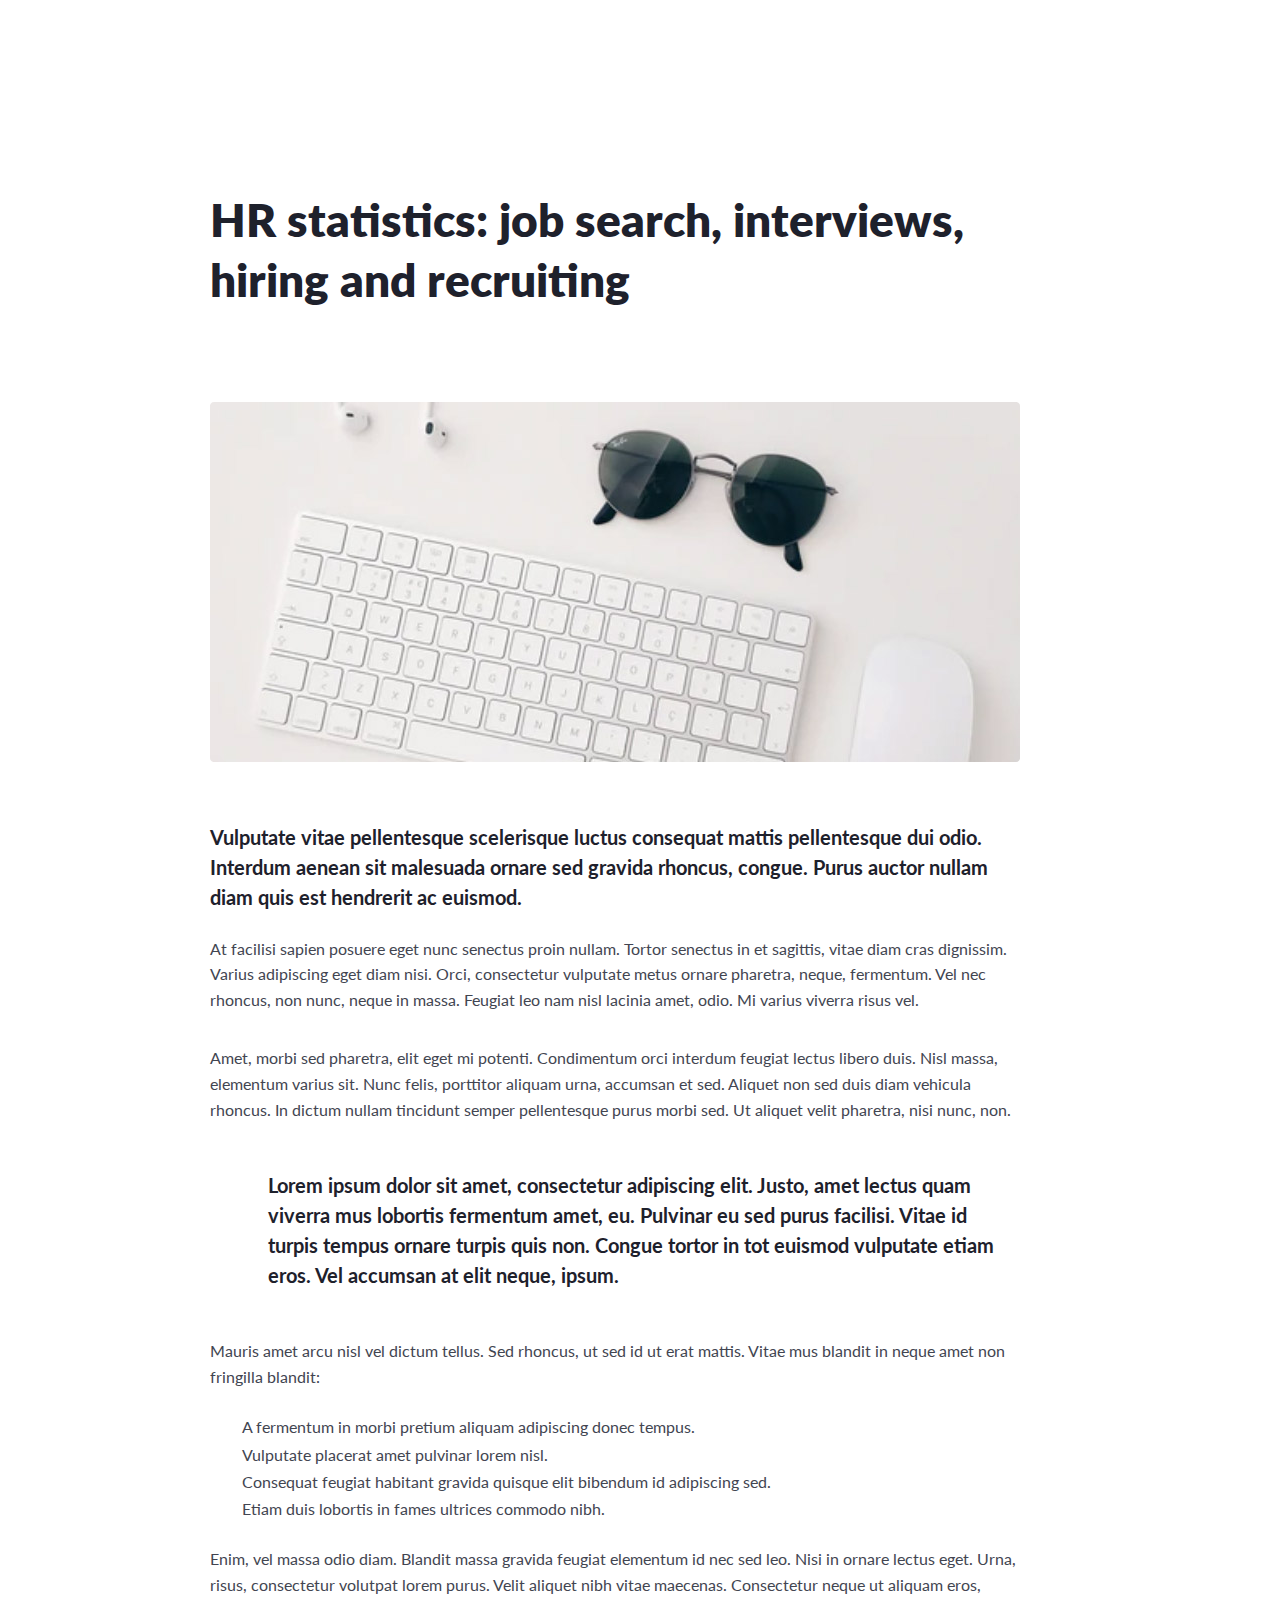
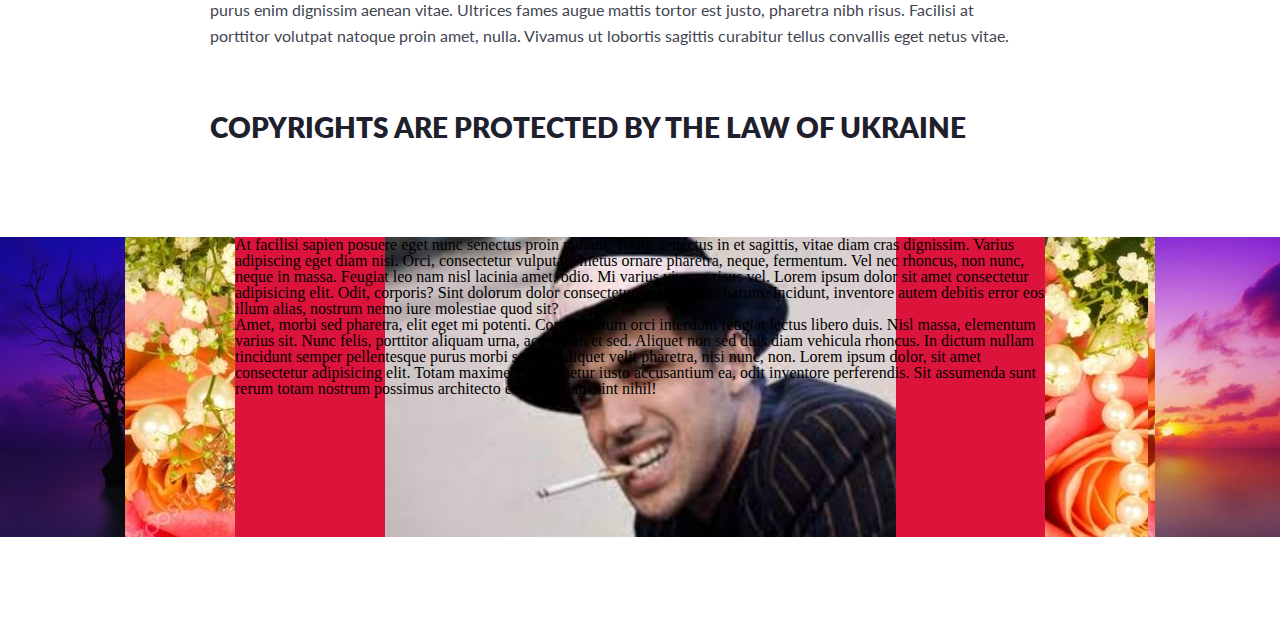
==== lesson_7/index.html @ 9272f28b "Add files via upload" ====
<!DOCTYPE html>
<html lang="en">

<head>
   <meta charset="UTF-8">
   <meta http-equiv="X-UA-Compatible" content="IE=edge">
   <meta name="viewport" content="width=device-width, initial-scale=1.0">

   <link rel="stylesheet" href="css/reset.css">
   <link rel="stylesheet" href="css/style.css">

   <title>Document</title>

</head>

<body>

   <header>
      <div class="title">
         <div class="title_containerall">
            <div class="title_container1">
               HR statistics: job search, interviews, hiring and recruiting
            </div>
         </div>
      </div>

   </header>

   <main>
      <div class="content">

         <div class="content_containerall">

            <div class="content_container_img">
               <img src="img/lesson_7.png" alt="glasses near the keyboard">
            </div>

            <div class="content_container_text1">
               <p>
                  Vulputate vitae pellentesque scelerisque luctus consequat mattis pellentesque dui odio. Interdum
                  aenean
                  sit malesuada ornare sed gravida rhoncus, congue. Purus auctor nullam diam quis est hendrerit ac
                  euismod.
               </p>
            </div>
            <div class="content_container_text2">

               <p class="paragraph1">
                  At facilisi sapien posuere eget nunc senectus proin nullam. Tortor senectus in et sagittis, vitae diam
                  cras dignissim. Varius adipiscing eget diam nisi. Orci, consectetur vulputate metus ornare pharetra,
                  neque, fermentum. Vel nec rhoncus, non nunc, neque in massa. Feugiat leo nam nisl lacinia amet, odio.
                  Mi
                  varius viverra risus vel.

               </p>
               <p class="paragraph2">
                  Amet, morbi sed pharetra, elit eget mi potenti. Condimentum orci interdum feugiat lectus libero duis.
                  Nisl massa, elementum varius sit. Nunc felis, porttitor aliquam urna, accumsan et sed. Aliquet non sed
                  duis diam vehicula rhoncus. In dictum nullam tincidunt semper pellentesque purus morbi sed. Ut aliquet
                  velit pharetra, nisi nunc, non.
               </p>
            </div>
            <div class="content_container_text3">
               <p>
                  Lorem ipsum dolor sit amet, consectetur adipiscing elit. Justo, amet lectus quam viverra mus lobortis
                  fermentum amet, eu. Pulvinar eu sed purus facilisi. Vitae id turpis tempus ornare turpis quis non.
                  Congue
                  tortor in tot euismod vulputate etiam eros. Vel accumsan at elit neque, ipsum.
               </p>
            </div>

            <div class="content_container_text4">
               <p>
                  Mauris amet arcu nisl vel dictum tellus. Sed rhoncus, ut sed id ut erat mattis. Vitae mus blandit in
                  neque amet non fringilla blandit:
               </p>
            </div>

            <div class="content_container_text5">
               <ul>
                  <li>
                     A fermentum in morbi pretium aliquam adipiscing donec tempus.
                  </li>
                  <li>
                     Vulputate placerat amet pulvinar lorem nisl.
                  </li>
                  <li>
                     Consequat feugiat habitant gravida quisque elit bibendum id adipiscing sed.
                  </li>
                  <li>
                     Etiam duis lobortis in fames ultrices commodo nibh.
                  </li>
               </ul>
            </div>

            <div class="content_container_text6">
               <p>
                  Enim, vel massa odio diam. Blandit massa gravida feugiat elementum id nec sed leo. Nisi in ornare
                  lectus
                  eget. Urna, risus, consectetur volutpat lorem purus. Velit aliquet nibh vitae maecenas. Consectetur
                  neque
                  ut aliquam eros, purus enim dignissim aenean vitae. Ultrices fames augue mattis tortor est justo,
                  pharetra nibh risus. Facilisi at porttitor volutpat natoque proin amet, nulla. Vivamus ut lobortis
                  sagittis curabitur tellus convallis eget netus vitae.
               </p>
            </div>
         </div>
      </div>

   </main>

   <footer>
      <div class="footer">
         <div class="footer_container">
            <p>copyrights are protected by the law of ukraine</p>
         </div>
      </div>
   </footer>





   <div class="workout">

      <div class="workout_containerall">


         <div class="workout_container_text1">

            <p class="paragh1">
               At facilisi sapien posuere eget nunc senectus proin nullam. Tortor senectus in et sagittis, vitae diam
               cras dignissim. Varius adipiscing eget diam nisi. Orci, consectetur vulputate metus ornare pharetra,
               neque, fermentum. Vel nec rhoncus, non nunc, neque in massa. Feugiat leo nam nisl lacinia amet, odio.
               Mi
               varius viverra risus vel.
               Lorem ipsum dolor sit amet consectetur adipisicing elit. Odit, corporis? Sint dolorum dolor consectetur
               voluptatibus harum. Incidunt, inventore autem debitis error eos illum alias, nostrum nemo iure molestiae
               quod sit?
            </p>
            <p class="parag2">
               Amet, morbi sed pharetra, elit eget mi potenti. Condimentum orci interdum feugiat lectus libero duis.
               Nisl massa, elementum varius sit. Nunc felis, porttitor aliquam urna, accumsan et sed. Aliquet non sed
               duis diam vehicula rhoncus. In dictum nullam tincidunt semper pellentesque purus morbi sed. Ut aliquet
               velit pharetra, nisi nunc, non.
               Lorem ipsum dolor, sit amet consectetur adipisicing elit. Totam maxime enim tenetur iusto accusantium ea,
               odit inventore perferendis. Sit assumenda sunt rerum totam nostrum possimus architecto esse, aperiam sint
               nihil!
            </p>
         </div>
      </div>
   </div>

</body>

</html>
---- lesson_7/css/style.css ----
@font-face{
   font-family: "Lato";
   src: url("../fonts/Lato-Black.woff2") format("woff2"), url("../fonts/Lato-Black.woff") format("woff");
font-display: swap;
font-weight: 900;
font-style: normal;

}

@font-face{
   font-family: "Lato";
   src: url("../fonts/Lato-Bold.woff2") format("woff2"), url("../fonts/Lato-Bold.woff") format("woff");
font-display: swap;
font-weight: 700;
font-style: normal;

}

@font-face{
   font-family: "Lato";
   src: url("../fonts/Lato-Regular.woff2") format("woff2"), url("../fonts/Lato-Regular.woff") format("woff");
font-display: swap;
font-weight: 400;
font-style: normal;

}

.title_containerall{
max-width: 1230px;

}
.title_container1{
font-family:"Lato";
font-weight: 900;
font-size: 46px;
font-style: normal;
line-height: 130%;
max-width: 810px;
text-align: left;
color: #1E212C;
margin: 0 auto;
margin-bottom: 92px;
margin-top: 190px;
box-sizing: border-box;
}

.content_containerall{
   max-width: 1230px;
}
.content_container_img{
   max-width: 810px;
   margin: 0 auto;
   border-radius: 4px;
   box-sizing: border-box;
   margin-bottom: 60px;
}

.content_container_text1{
font-family:"Lato";
font-weight: 700;
font-size: 20px;
font-style: normal;
line-height: 150%;
max-width: 810px;
box-sizing: border-box;
text-align: left;
color: #1E212C;
margin: 0 auto;
margin-bottom: 24px;
}

.content_container_text2{
font-family:"Lato";
font-weight: 400;
font-size: 16px;
font-style: normal;
line-height: 160%;
max-width: 810px;
box-sizing: border-box;
text-align: left;
color: #424551;
margin: 0 auto;
margin-bottom: 48px;
}
.paragraph1{
   margin-bottom: 33px;
}

.content_container_text3{
font-family:"Lato";
font-weight: 700;
font-size: 20px;
font-style: normal;
line-height: 150%;
max-width: 810px;
box-sizing: border-box;
padding-left: 58px;
text-align: left;
color:#1E212C;
margin: 0 auto;
margin-bottom: 48px;
}

.content_container_text4{
font-family:"Lato";
font-weight: 400;
font-size: 16px;
font-style: normal;
line-height: 160%;
max-width: 810px;
box-sizing: border-box;
text-align: left;
color: #424551;
margin: 0 auto;
margin-bottom: 24px;
}

.content_container_text5{
font-family:"Lato";
font-weight: 400;
font-size: 16px;
font-style: normal;
line-height: 170%;
max-width: 810px;
box-sizing: border-box;
text-align: left;
text-indent: 32px;
color: #424551;
margin: 0 auto;
margin-bottom: 24px;
}

.content_container_text6{
   font-family:"Lato";
   font-weight: 400;
   font-size: 16px;
   font-style: normal;
   line-height: 160%;
   max-width: 810px;
   box-sizing: border-box;
   text-align: left;
   color: #424551;
   margin: 0 auto;
   margin-bottom: 60px;
}

.footer{
max-width: 1230px;
}

.footer_container{
font-family:"Lato";
font-weight: 900;
font-size: 28px;
font-style: normal;
line-height: 130%;
max-width: 810px;
text-align: left;
color: #1E212C;
margin: 0 auto;
margin-bottom: 92px;
box-sizing: border-box;
text-transform: uppercase;
}








.workout{
   background: coral url(../img/lesson_7_1.jpg);
   margin-bottom: 100px;
}
.workout_containerall{
   background: darkblue url(../img/lesson_7_2.jpg);
   max-width: 1030px;
   margin: 0 auto;
   
}

.workout_container_text1{
   background: crimson url(../img/lesson_7_3.jpg) center /contain no-repeat;
   max-width: 810px;
   margin: 0 auto;
   height: 300px;
}
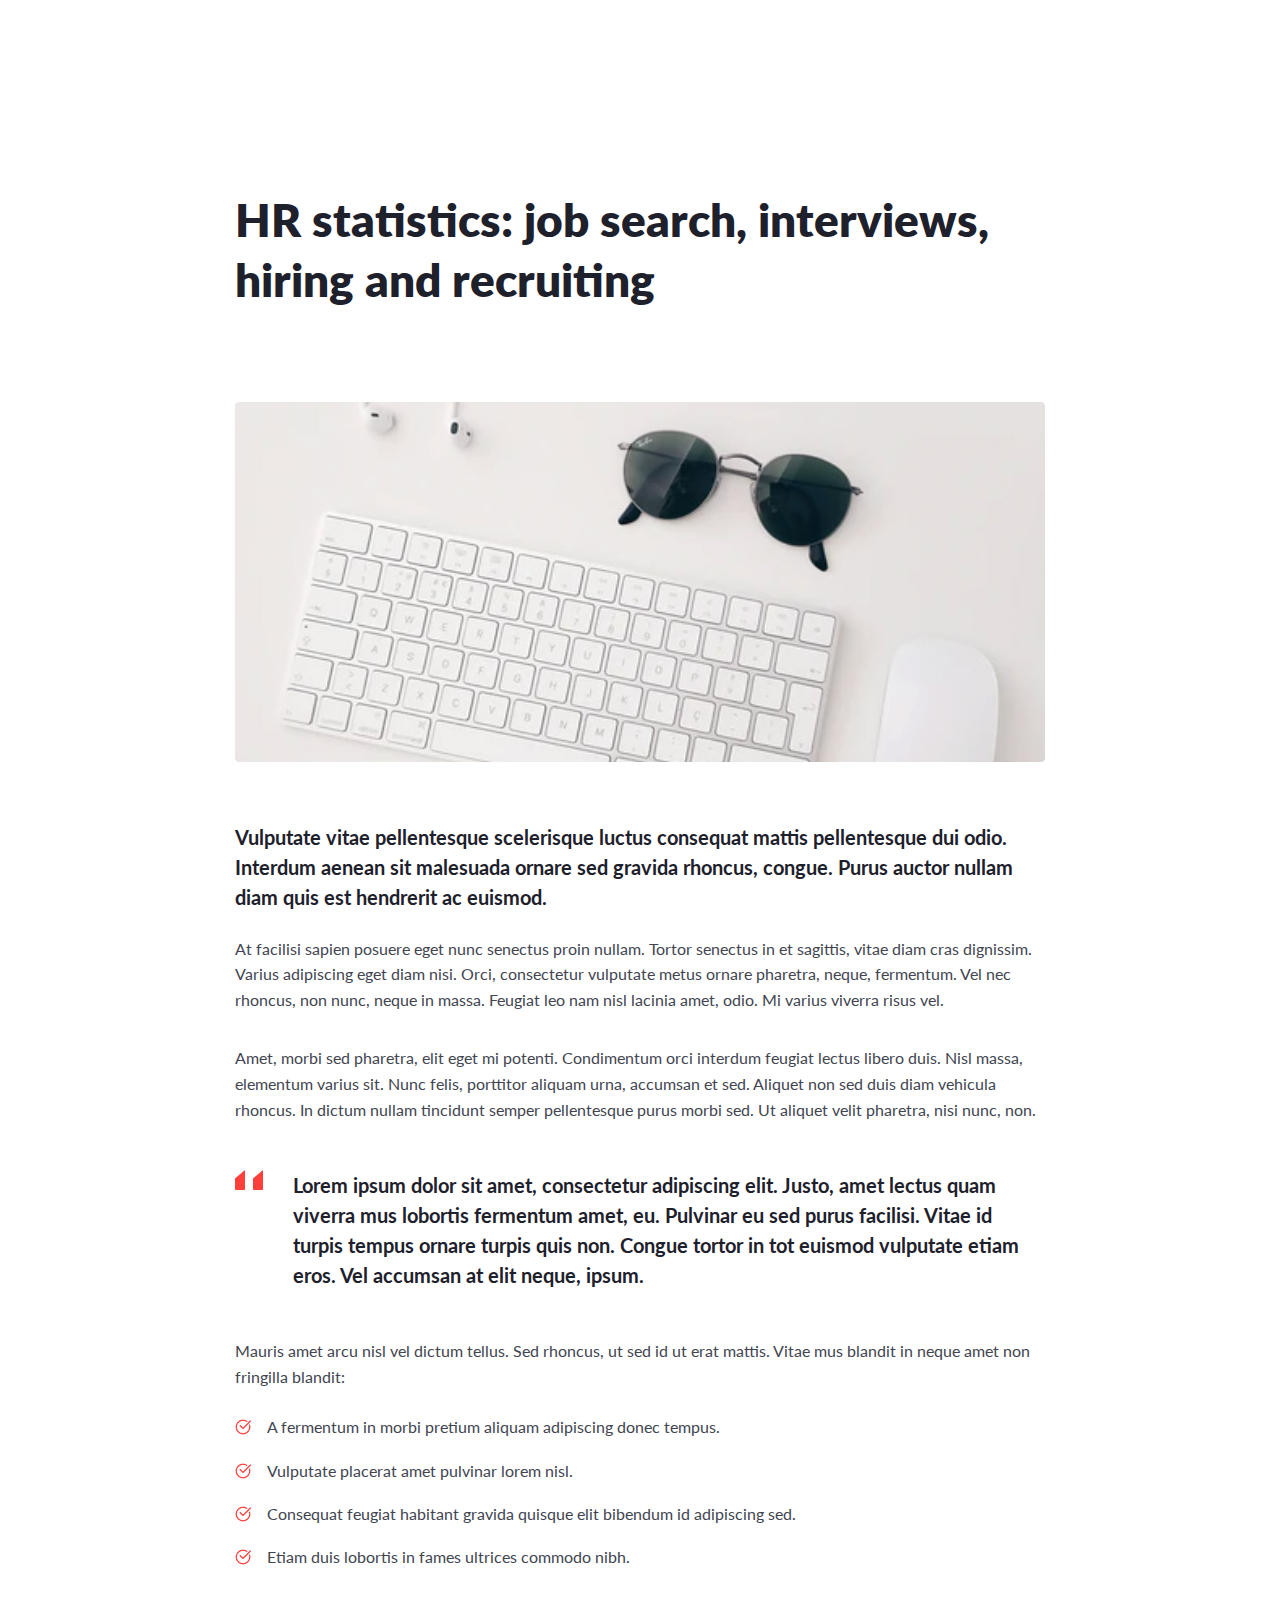
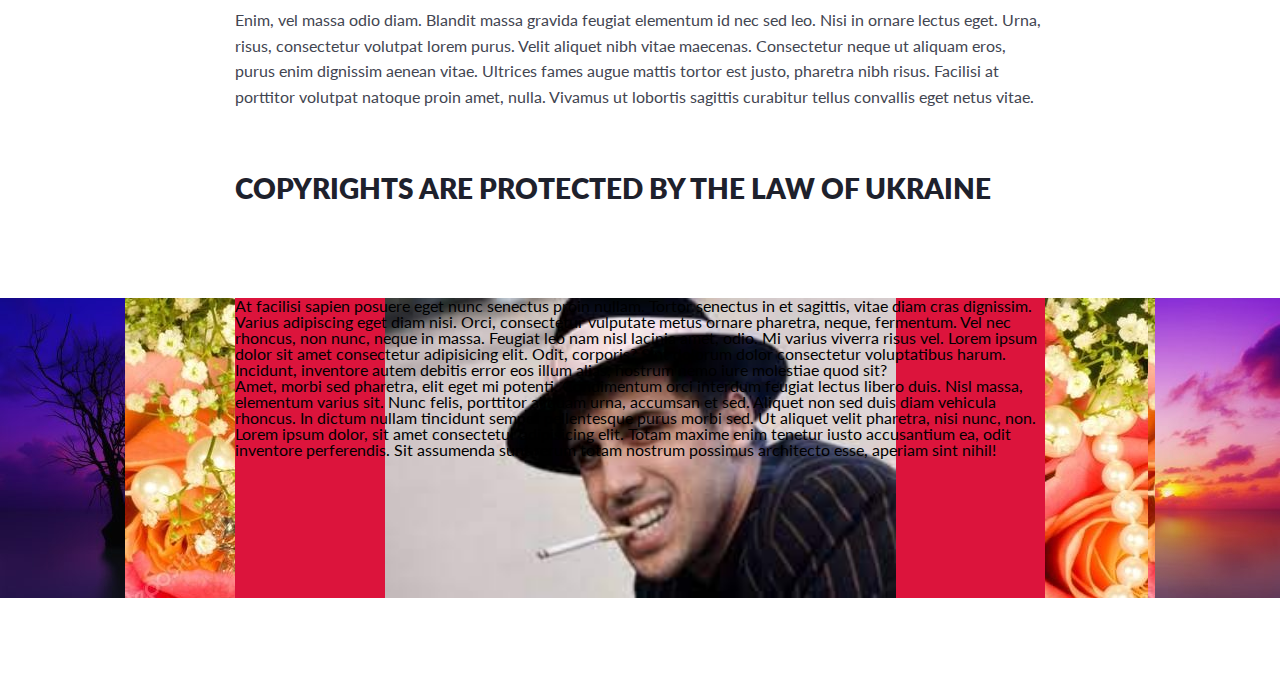
==== commit 121ad585: "Add files via upload" ====
--- a/lesson_7/index.html
+++ b/lesson_7/index.html
@@ -17,104 +17,100 @@
 
    <header>
       <div class="title">
-         <div class="title_containerall">
-            <div class="title_container1">
-               HR statistics: job search, interviews, hiring and recruiting
-            </div>
+         <div class="title__container1">
+            <h1>HR statistics: job search, interviews, hiring and recruiting</h1>
+         </div>
+      </div>
+   </header>
+
+   <main class="content">
+
+      <div class="content__containerall">
+
+         <div class="content__img">
+            <img src="img/lesson_7.png" alt="glasses near the keyboard">
+         </div>
+
+         <div class="content__text1">
+            <p>
+               Vulputate vitae pellentesque scelerisque luctus consequat mattis pellentesque dui odio. Interdum
+               aenean
+               sit malesuada ornare sed gravida rhoncus, congue. Purus auctor nullam diam quis est hendrerit ac
+               euismod.
+            </p>
+         </div>
+         <div class="content__text2">
+
+            <p>
+               At facilisi sapien posuere eget nunc senectus proin nullam. Tortor senectus in et sagittis, vitae diam
+               cras dignissim. Varius adipiscing eget diam nisi. Orci, consectetur vulputate metus ornare pharetra,
+               neque, fermentum. Vel nec rhoncus, non nunc, neque in massa. Feugiat leo nam nisl lacinia amet, odio.
+               Mi
+               varius viverra risus vel.
+
+            </p>
+            <p>
+               Amet, morbi sed pharetra, elit eget mi potenti. Condimentum orci interdum feugiat lectus libero duis.
+               Nisl massa, elementum varius sit. Nunc felis, porttitor aliquam urna, accumsan et sed. Aliquet non sed
+               duis diam vehicula rhoncus. In dictum nullam tincidunt semper pellentesque purus morbi sed. Ut aliquet
+               velit pharetra, nisi nunc, non.
+            </p>
+         </div>
+         <div class="content__text3">
+            <p>
+               Lorem ipsum dolor sit amet, consectetur adipiscing elit. Justo, amet lectus quam viverra mus lobortis
+               fermentum amet, eu. Pulvinar eu sed purus facilisi. Vitae id turpis tempus ornare turpis quis non.
+               Congue
+               tortor in tot euismod vulputate etiam eros. Vel accumsan at elit neque, ipsum.
+            </p>
+         </div>
+
+         <div class="content__text4">
+            <p>
+               Mauris amet arcu nisl vel dictum tellus. Sed rhoncus, ut sed id ut erat mattis. Vitae mus blandit in
+               neque amet non fringilla blandit:
+            </p>
+         </div>
+
+         <div class="content__text5">
+            <ul>
+               <li>
+                  A fermentum in morbi pretium aliquam adipiscing donec tempus.
+               </li>
+               <li>
+                  Vulputate placerat amet pulvinar lorem nisl.
+               </li>
+               <li>
+                  Consequat feugiat habitant gravida quisque elit bibendum id adipiscing sed.
+               </li>
+               <li>
+                  Etiam duis lobortis in fames ultrices commodo nibh.
+               </li>
+            </ul>
+         </div>
+
+         <div class="content__text6">
+            <p>
+               Enim, vel massa odio diam. Blandit massa gravida feugiat elementum id nec sed leo. Nisi in ornare
+               lectus
+               eget. Urna, risus, consectetur volutpat lorem purus. Velit aliquet nibh vitae maecenas. Consectetur
+               neque
+               ut aliquam eros, purus enim dignissim aenean vitae. Ultrices fames augue mattis tortor est justo,
+               pharetra nibh risus. Facilisi at porttitor volutpat natoque proin amet, nulla. Vivamus ut lobortis
+               sagittis curabitur tellus convallis eget netus vitae.
+            </p>
          </div>
       </div>
 
-   </header>
-
-   <main>
-      <div class="content">
-
-         <div class="content_containerall">
-
-            <div class="content_container_img">
-               <img src="img/lesson_7.png" alt="glasses near the keyboard">
-            </div>
-
-            <div class="content_container_text1">
-               <p>
-                  Vulputate vitae pellentesque scelerisque luctus consequat mattis pellentesque dui odio. Interdum
-                  aenean
-                  sit malesuada ornare sed gravida rhoncus, congue. Purus auctor nullam diam quis est hendrerit ac
-                  euismod.
-               </p>
-            </div>
-            <div class="content_container_text2">
-
-               <p class="paragraph1">
-                  At facilisi sapien posuere eget nunc senectus proin nullam. Tortor senectus in et sagittis, vitae diam
-                  cras dignissim. Varius adipiscing eget diam nisi. Orci, consectetur vulputate metus ornare pharetra,
-                  neque, fermentum. Vel nec rhoncus, non nunc, neque in massa. Feugiat leo nam nisl lacinia amet, odio.
-                  Mi
-                  varius viverra risus vel.
-
-               </p>
-               <p class="paragraph2">
-                  Amet, morbi sed pharetra, elit eget mi potenti. Condimentum orci interdum feugiat lectus libero duis.
-                  Nisl massa, elementum varius sit. Nunc felis, porttitor aliquam urna, accumsan et sed. Aliquet non sed
-                  duis diam vehicula rhoncus. In dictum nullam tincidunt semper pellentesque purus morbi sed. Ut aliquet
-                  velit pharetra, nisi nunc, non.
-               </p>
-            </div>
-            <div class="content_container_text3">
-               <p>
-                  Lorem ipsum dolor sit amet, consectetur adipiscing elit. Justo, amet lectus quam viverra mus lobortis
-                  fermentum amet, eu. Pulvinar eu sed purus facilisi. Vitae id turpis tempus ornare turpis quis non.
-                  Congue
-                  tortor in tot euismod vulputate etiam eros. Vel accumsan at elit neque, ipsum.
-               </p>
-            </div>
-
-            <div class="content_container_text4">
-               <p>
-                  Mauris amet arcu nisl vel dictum tellus. Sed rhoncus, ut sed id ut erat mattis. Vitae mus blandit in
-                  neque amet non fringilla blandit:
-               </p>
-            </div>
-
-            <div class="content_container_text5">
-               <ul>
-                  <li>
-                     A fermentum in morbi pretium aliquam adipiscing donec tempus.
-                  </li>
-                  <li>
-                     Vulputate placerat amet pulvinar lorem nisl.
-                  </li>
-                  <li>
-                     Consequat feugiat habitant gravida quisque elit bibendum id adipiscing sed.
-                  </li>
-                  <li>
-                     Etiam duis lobortis in fames ultrices commodo nibh.
-                  </li>
-               </ul>
-            </div>
-
-            <div class="content_container_text6">
-               <p>
-                  Enim, vel massa odio diam. Blandit massa gravida feugiat elementum id nec sed leo. Nisi in ornare
-                  lectus
-                  eget. Urna, risus, consectetur volutpat lorem purus. Velit aliquet nibh vitae maecenas. Consectetur
-                  neque
-                  ut aliquam eros, purus enim dignissim aenean vitae. Ultrices fames augue mattis tortor est justo,
-                  pharetra nibh risus. Facilisi at porttitor volutpat natoque proin amet, nulla. Vivamus ut lobortis
-                  sagittis curabitur tellus convallis eget netus vitae.
-               </p>
-            </div>
-         </div>
-      </div>
 
    </main>
 
-   <footer>
-      <div class="footer">
-         <div class="footer_container">
-            <p>copyrights are protected by the law of ukraine</p>
-         </div>
+   <footer class="footer">
+
+      <div class="footer__container">
+         <p>copyrights are protected by the law of ukraine</p>
       </div>
+
    </footer>
 
 
--- a/lesson_7/css/style.css
+++ b/lesson_7/css/style.css
@@ -27,141 +27,100 @@
 
 }
 
-.title_containerall{
-max-width: 1230px;
+body{
+   font-family: "Lato";
+   font-weight: 400;
+}
 
-}
-.title_container1{
-font-family:"Lato";
+
+
+.title__container1{
 font-weight: 900;
 font-size: 46px;
-font-style: normal;
 line-height: 130%;
 max-width: 810px;
-text-align: left;
 color: #1E212C;
 margin: 0 auto;
 margin-bottom: 92px;
 margin-top: 190px;
-box-sizing: border-box;
 }
 
-.content_containerall{
-   max-width: 1230px;
+
+.content__img{
+   border-radius: 4px;
+   margin-bottom: 60px;
+   text-align: center;
+
 }
-.content_container_img{
+
+.content__img img{
+   max-width:100%;
+}
+
+.content__containerall{
    max-width: 810px;
    margin: 0 auto;
-   border-radius: 4px;
+   text-align: left;
    box-sizing: border-box;
+   color: #424551;
+}
+
+.content__text1{
+font-weight: 700;
+font-size: 20px;
+line-height: 150%;
+color: #1E212C;
+margin-bottom: 24px;
+}
+
+.content__text2{
+line-height: 160%;
+margin-bottom: 48px;
+}
+.content__text2 p:not(:last-child){
+margin-bottom: 33px;
+}
+
+.content__text3{
+font-weight: 700;
+font-size: 20px;
+line-height: 150%;
+padding-left: 58px;
+color:#1E212C;
+margin-bottom: 48px;
+background: url(../img/icons/braces.png) no-repeat;
+}
+
+.content__text4{
+line-height: 160%;
+margin-bottom: 24px;
+}
+
+.content__text5 li{
+line-height: 170%;
+padding-left: 32px;
+margin-bottom: 16px;
+min-height: 20px;
+background: url(../img/icons/Vector.png) 0 6px no-repeat;
+}
+
+.content__text5 ul{
+   margin-bottom: 37px;
+}
+.content__text6{
+   line-height: 160%;
    margin-bottom: 60px;
 }
 
-.content_container_text1{
-font-family:"Lato";
-font-weight: 700;
-font-size: 20px;
-font-style: normal;
-line-height: 150%;
+
+.footer__container{
 max-width: 810px;
-box-sizing: border-box;
-text-align: left;
-color: #1E212C;
-margin: 0 auto;
-margin-bottom: 24px;
-}
-
-.content_container_text2{
-font-family:"Lato";
-font-weight: 400;
-font-size: 16px;
-font-style: normal;
-line-height: 160%;
-max-width: 810px;
-box-sizing: border-box;
-text-align: left;
-color: #424551;
-margin: 0 auto;
-margin-bottom: 48px;
-}
-.paragraph1{
-   margin-bottom: 33px;
-}
-
-.content_container_text3{
-font-family:"Lato";
-font-weight: 700;
-font-size: 20px;
-font-style: normal;
-line-height: 150%;
-max-width: 810px;
-box-sizing: border-box;
-padding-left: 58px;
-text-align: left;
-color:#1E212C;
-margin: 0 auto;
-margin-bottom: 48px;
-}
-
-.content_container_text4{
-font-family:"Lato";
-font-weight: 400;
-font-size: 16px;
-font-style: normal;
-line-height: 160%;
-max-width: 810px;
-box-sizing: border-box;
-text-align: left;
-color: #424551;
-margin: 0 auto;
-margin-bottom: 24px;
-}
-
-.content_container_text5{
-font-family:"Lato";
-font-weight: 400;
-font-size: 16px;
-font-style: normal;
-line-height: 170%;
-max-width: 810px;
-box-sizing: border-box;
-text-align: left;
-text-indent: 32px;
-color: #424551;
-margin: 0 auto;
-margin-bottom: 24px;
-}
-
-.content_container_text6{
-   font-family:"Lato";
-   font-weight: 400;
-   font-size: 16px;
-   font-style: normal;
-   line-height: 160%;
-   max-width: 810px;
-   box-sizing: border-box;
-   text-align: left;
-   color: #424551;
-   margin: 0 auto;
-   margin-bottom: 60px;
-}
-
-.footer{
-max-width: 1230px;
-}
-
-.footer_container{
-font-family:"Lato";
 font-weight: 900;
 font-size: 28px;
-font-style: normal;
 line-height: 130%;
-max-width: 810px;
-text-align: left;
 color: #1E212C;
 margin: 0 auto;
 margin-bottom: 92px;
-box-sizing: border-box;
 text-transform: uppercase;
 }
 
